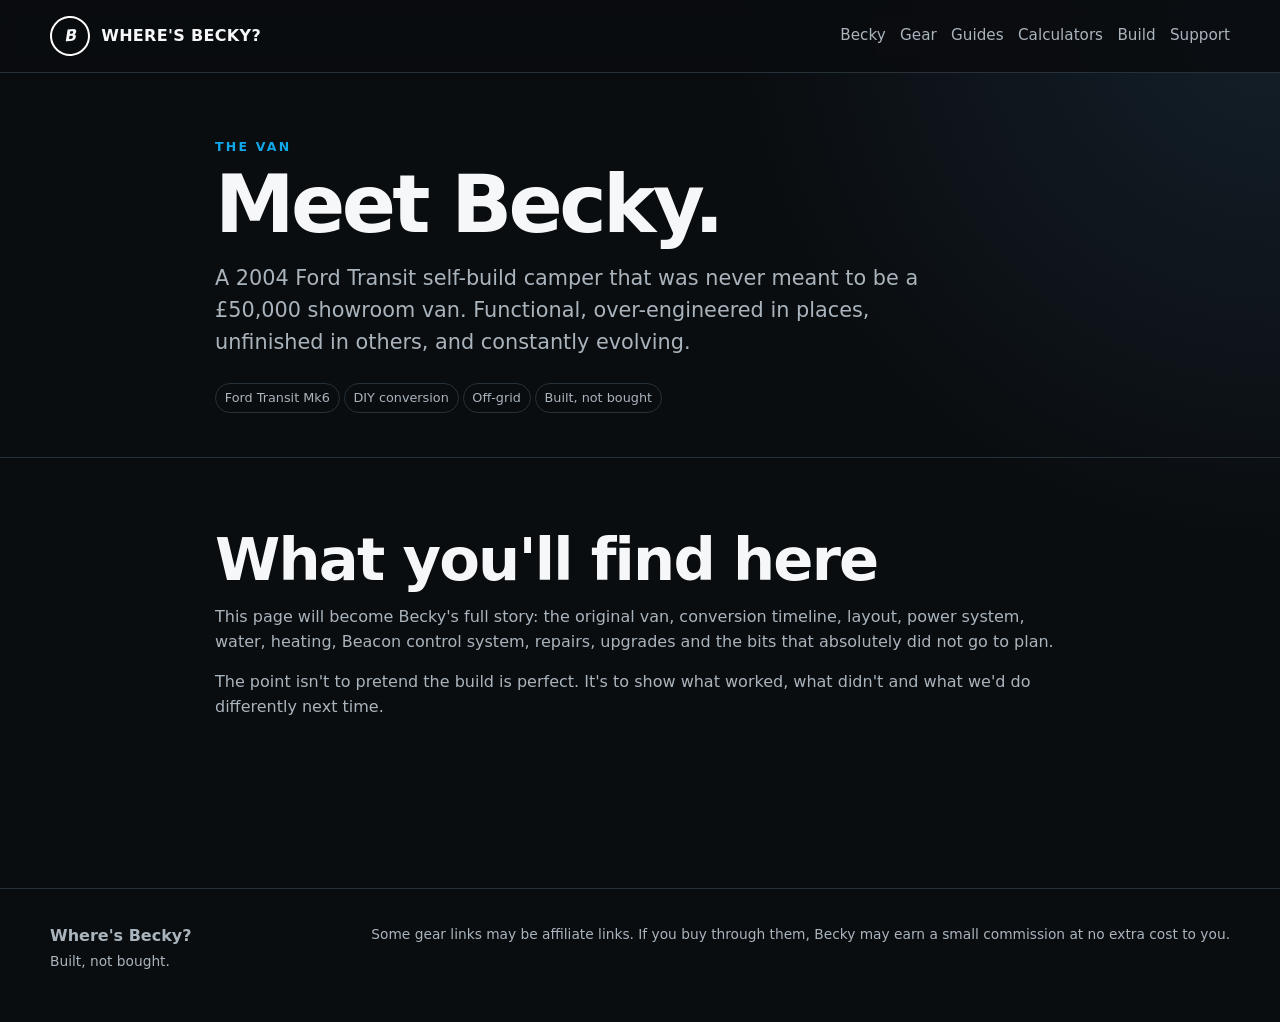
==== becky.html @ 6073da82 "Add files via upload Build initial Becky Website" ====
<!doctype html><html lang="en"><head><meta charset="utf-8"><meta name="viewport" content="width=device-width,initial-scale=1"><meta name="description" content="Becky - Where's Becky? DIY Ford Transit campervan, off-grid power, guides and gear."><title>Becky | Where's Becky?</title><link rel="stylesheet" href="styles.css"></head><body><header class="site-header"><div class="wrap nav"><a class="brand" href="index.html"><span class="brand-mark">B</span><span>WHERE'S BECKY?</span></a><nav class="nav-links"><a href="becky.html">Becky</a><a href="gear.html">Gear</a><a href="guides.html">Guides</a><a href="calculators.html">Calculators</a><a href="build.html">Build</a><a href="support.html">Support</a></nav></div></header><main><section class="page-hero"><div class="wrap content"><div class="eyebrow">THE VAN</div><h1>Meet Becky.</h1><p class="lead">A 2004 Ford Transit self-build camper that was never meant to be a £50,000 showroom van. Functional, over-engineered in places, unfinished in others, and constantly evolving.</p><span class="tag">Ford Transit Mk6</span><span class="tag">DIY conversion</span><span class="tag">Off-grid</span><span class="tag">Built, not bought</span></div></section><section class="section"><div class="wrap content"><h2>What you'll find here</h2><p>This page will become Becky's full story: the original van, conversion timeline, layout, power system, water, heating, Beacon control system, repairs, upgrades and the bits that absolutely did not go to plan.</p><p>The point isn't to pretend the build is perfect. It's to show what worked, what didn't and what we'd do differently next time.</p></div></section></main><footer class="footer"><div class="wrap footer-inner"><div><strong>Where's Becky?</strong><br><span class="small">Built, not bought.</span></div><div class="small">Some gear links may be affiliate links. If you buy through them, Becky may earn a small commission at no extra cost to you.</div></div></footer></body></html>
---- styles.css ----
:root{--bg:#0a0d10;--panel:#11161b;--panel2:#161d23;--text:#f5f7f8;--muted:#aab4bd;--blue:#10a7e8;--orange:#ff9d1f;--line:#26313a;--max:1180px}*{box-sizing:border-box}html{scroll-behavior:smooth}body{margin:0;font-family:Inter,ui-sans-serif,system-ui,-apple-system,BlinkMacSystemFont,"Segoe UI",sans-serif;background:radial-gradient(circle at top right,#14202a 0,#0a0d10 34rem),var(--bg);color:var(--text);line-height:1.55}a{color:inherit;text-decoration:none}.wrap{width:min(100% - 2rem,var(--max));margin-inline:auto}.site-header{position:sticky;top:0;z-index:50;background:rgba(10,13,16,.92);backdrop-filter:blur(10px);border-bottom:1px solid var(--line)}.nav{min-height:72px;display:flex;align-items:center;justify-content:space-between;gap:1.25rem}.brand{display:flex;align-items:center;gap:.7rem;font-weight:900;letter-spacing:.02em}.brand-mark{width:40px;height:40px;border-radius:50%;display:grid;place-items:center;border:2px solid #fff;font-weight:900;font-style:italic;transform:rotate(-5deg)}.nav-links{display:flex;flex-wrap:wrap;gap:.9rem;color:var(--muted);font-size:.95rem}.nav-links a:hover,.nav-links a.active{color:#fff}.hero{padding:6rem 0 4.5rem}.eyebrow{color:var(--blue);text-transform:uppercase;letter-spacing:.18em;font-weight:800;font-size:.78rem}h1{font-size:clamp(3rem,8vw,6.6rem);line-height:.92;margin:.7rem 0 1.2rem;max-width:950px;letter-spacing:-.045em}h2{font-size:clamp(2rem,5vw,3.7rem);line-height:1;margin:0 0 1rem;letter-spacing:-.03em}h3{margin:0 0 .55rem;font-size:1.2rem}.lead{color:var(--muted);font-size:clamp(1.05rem,2vw,1.3rem);max-width:760px}.hero-actions{display:flex;flex-wrap:wrap;gap:.8rem;margin-top:2rem}.btn{display:inline-flex;align-items:center;justify-content:center;padding:.9rem 1.15rem;border-radius:999px;font-weight:800;border:1px solid var(--line);background:var(--panel)}.btn.primary{background:var(--orange);color:#111;border-color:var(--orange)}.btn.secondary{background:transparent}.section{padding:4.5rem 0;border-top:1px solid var(--line)}.section-head{display:flex;align-items:end;justify-content:space-between;gap:2rem;margin-bottom:1.75rem}.section-head p{color:var(--muted);max-width:610px;margin:0}.grid{display:grid;gap:1rem;grid-template-columns:repeat(3,minmax(0,1fr))}.card{background:linear-gradient(180deg,var(--panel2),var(--panel));border:1px solid var(--line);border-radius:18px;padding:1.35rem;min-height:180px;transition:transform .15s ease,border-color .15s ease}.card:hover{transform:translateY(-3px);border-color:#40515f}.card .icon{font-size:1.65rem;margin-bottom:1.2rem}.card p{color:var(--muted);margin:0}.card .link{display:inline-block;margin-top:1rem;color:var(--orange);font-weight:800}.callout{background:linear-gradient(100deg,#101922,#11161b);border:1px solid #28475b;border-radius:22px;padding:2rem}.callout strong{color:var(--orange)}.page-hero{padding:4rem 0 2.5rem}.page-hero h1{font-size:clamp(2.8rem,7vw,5rem)}.content{max-width:850px}.content p,.content li{color:var(--muted)}.content ul{padding-left:1.2rem}.tag{display:inline-block;padding:.28rem .55rem;border:1px solid var(--line);border-radius:999px;color:var(--muted);font-size:.8rem;margin:.2rem .25rem .2rem 0}.footer{border-top:1px solid var(--line);margin-top:5rem;padding:2.2rem 0 3rem;color:var(--muted)}.footer-inner{display:flex;justify-content:space-between;gap:2rem;flex-wrap:wrap}.footer a{color:#fff}.small{font-size:.86rem}@media(max-width:820px){.nav{align-items:flex-start;padding:.9rem 0;flex-direction:column}.nav-links{gap:.6rem .9rem}.hero{padding-top:4rem}.grid{grid-template-columns:1fr}.section-head{align-items:flex-start;flex-direction:column}}
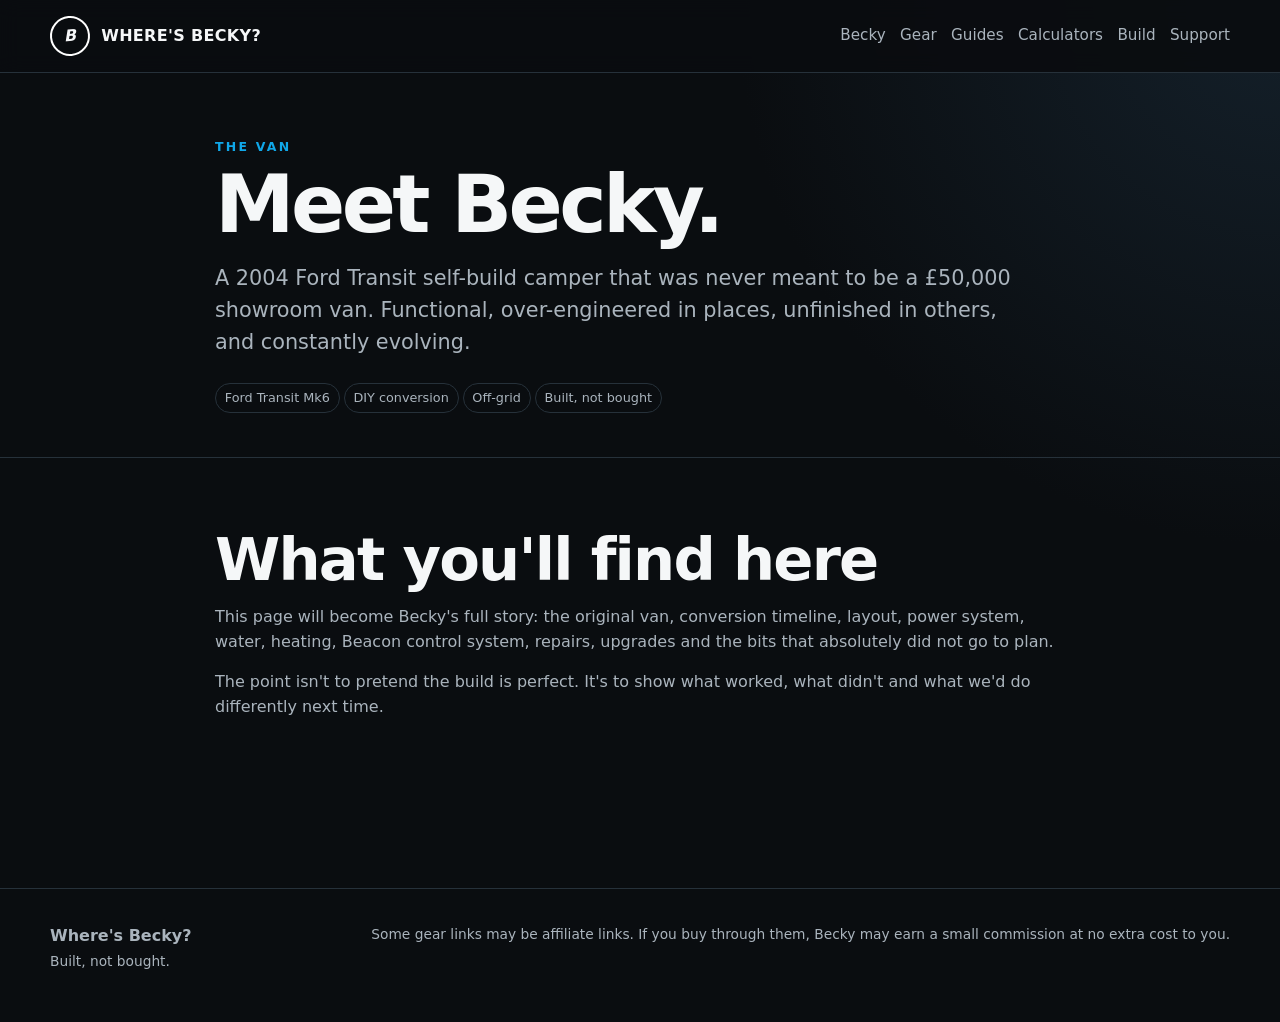
==== commit d3d1901d: "Add Cloudflare website analytics" ====
--- a/becky.html
+++ b/becky.html
@@ -1 +1 @@
-<!doctype html><html lang="en"><head><meta charset="utf-8"><meta name="viewport" content="width=device-width,initial-scale=1"><meta name="description" content="Becky - Where's Becky? DIY Ford Transit campervan, off-grid power, guides and gear."><title>Becky | Where's Becky?</title><link rel="stylesheet" href="styles.css"></head><body><header class="site-header"><div class="wrap nav"><a class="brand" href="index.html"><span class="brand-mark">B</span><span>WHERE'S BECKY?</span></a><nav class="nav-links"><a href="becky.html">Becky</a><a href="gear.html">Gear</a><a href="guides.html">Guides</a><a href="calculators.html">Calculators</a><a href="build.html">Build</a><a href="support.html">Support</a></nav></div></header><main><section class="page-hero"><div class="wrap content"><div class="eyebrow">THE VAN</div><h1>Meet Becky.</h1><p class="lead">A 2004 Ford Transit self-build camper that was never meant to be a £50,000 showroom van. Functional, over-engineered in places, unfinished in others, and constantly evolving.</p><span class="tag">Ford Transit Mk6</span><span class="tag">DIY conversion</span><span class="tag">Off-grid</span><span class="tag">Built, not bought</span></div></section><section class="section"><div class="wrap content"><h2>What you'll find here</h2><p>This page will become Becky's full story: the original van, conversion timeline, layout, power system, water, heating, Beacon control system, repairs, upgrades and the bits that absolutely did not go to plan.</p><p>The point isn't to pretend the build is perfect. It's to show what worked, what didn't and what we'd do differently next time.</p></div></section></main><footer class="footer"><div class="wrap footer-inner"><div><strong>Where's Becky?</strong><br><span class="small">Built, not bought.</span></div><div class="small">Some gear links may be affiliate links. If you buy through them, Becky may earn a small commission at no extra cost to you.</div></div></footer></body></html>+<!doctype html><html lang="en"><head><meta charset="utf-8"><meta name="viewport" content="width=device-width,initial-scale=1"><meta name="description" content="Becky - Where's Becky? DIY Ford Transit campervan, off-grid power, guides and gear."><title>Becky | Where's Becky?</title><link rel="stylesheet" href="styles.css"></head><body><header class="site-header"><div class="wrap nav"><a class="brand" href="index.html"><span class="brand-mark">B</span><span>WHERE'S BECKY?</span></a><nav class="nav-links"><a href="becky.html">Becky</a><a href="gear.html">Gear</a><a href="guides.html">Guides</a><a href="calculators.html">Calculators</a><a href="build.html">Build</a><a href="support.html">Support</a></nav></div></header><main><section class="page-hero"><div class="wrap content"><div class="eyebrow">THE VAN</div><h1>Meet Becky.</h1><p class="lead">A 2004 Ford Transit self-build camper that was never meant to be a £50,000 showroom van. Functional, over-engineered in places, unfinished in others, and constantly evolving.</p><span class="tag">Ford Transit Mk6</span><span class="tag">DIY conversion</span><span class="tag">Off-grid</span><span class="tag">Built, not bought</span></div></section><section class="section"><div class="wrap content"><h2>What you'll find here</h2><p>This page will become Becky's full story: the original van, conversion timeline, layout, power system, water, heating, Beacon control system, repairs, upgrades and the bits that absolutely did not go to plan.</p><p>The point isn't to pretend the build is perfect. It's to show what worked, what didn't and what we'd do differently next time.</p></div></section></main><footer class="footer"><div class="wrap footer-inner"><div><strong>Where's Becky?</strong><br><span class="small">Built, not bought.</span></div><div class="small">Some gear links may be affiliate links. If you buy through them, Becky may earn a small commission at no extra cost to you.</div></div></footer><!-- Cloudflare Web Analytics --><script type="module" src="https://static.cloudflareinsights.com/beacon.min.js" data-cf-beacon="{&quot;token&quot;:&quot;f5d13d53947c447f9366c4ed1da155b7&quot;}"></script><!-- End Cloudflare Web Analytics --></body></html>
--- a/styles.css
+++ b/styles.css
@@ -1 +1,23 @@
-:root{--bg:#0a0d10;--panel:#11161b;--panel2:#161d23;--text:#f5f7f8;--muted:#aab4bd;--blue:#10a7e8;--orange:#ff9d1f;--line:#26313a;--max:1180px}*{box-sizing:border-box}html{scroll-behavior:smooth}body{margin:0;font-family:Inter,ui-sans-serif,system-ui,-apple-system,BlinkMacSystemFont,"Segoe UI",sans-serif;background:radial-gradient(circle at top right,#14202a 0,#0a0d10 34rem),var(--bg);color:var(--text);line-height:1.55}a{color:inherit;text-decoration:none}.wrap{width:min(100% - 2rem,var(--max));margin-inline:auto}.site-header{position:sticky;top:0;z-index:50;background:rgba(10,13,16,.92);backdrop-filter:blur(10px);border-bottom:1px solid var(--line)}.nav{min-height:72px;display:flex;align-items:center;justify-content:space-between;gap:1.25rem}.brand{display:flex;align-items:center;gap:.7rem;font-weight:900;letter-spacing:.02em}.brand-mark{width:40px;height:40px;border-radius:50%;display:grid;place-items:center;border:2px solid #fff;font-weight:900;font-style:italic;transform:rotate(-5deg)}.nav-links{display:flex;flex-wrap:wrap;gap:.9rem;color:var(--muted);font-size:.95rem}.nav-links a:hover,.nav-links a.active{color:#fff}.hero{padding:6rem 0 4.5rem}.eyebrow{color:var(--blue);text-transform:uppercase;letter-spacing:.18em;font-weight:800;font-size:.78rem}h1{font-size:clamp(3rem,8vw,6.6rem);line-height:.92;margin:.7rem 0 1.2rem;max-width:950px;letter-spacing:-.045em}h2{font-size:clamp(2rem,5vw,3.7rem);line-height:1;margin:0 0 1rem;letter-spacing:-.03em}h3{margin:0 0 .55rem;font-size:1.2rem}.lead{color:var(--muted);font-size:clamp(1.05rem,2vw,1.3rem);max-width:760px}.hero-actions{display:flex;flex-wrap:wrap;gap:.8rem;margin-top:2rem}.btn{display:inline-flex;align-items:center;justify-content:center;padding:.9rem 1.15rem;border-radius:999px;font-weight:800;border:1px solid var(--line);background:var(--panel)}.btn.primary{background:var(--orange);color:#111;border-color:var(--orange)}.btn.secondary{background:transparent}.section{padding:4.5rem 0;border-top:1px solid var(--line)}.section-head{display:flex;align-items:end;justify-content:space-between;gap:2rem;margin-bottom:1.75rem}.section-head p{color:var(--muted);max-width:610px;margin:0}.grid{display:grid;gap:1rem;grid-template-columns:repeat(3,minmax(0,1fr))}.card{background:linear-gradient(180deg,var(--panel2),var(--panel));border:1px solid var(--line);border-radius:18px;padding:1.35rem;min-height:180px;transition:transform .15s ease,border-color .15s ease}.card:hover{transform:translateY(-3px);border-color:#40515f}.card .icon{font-size:1.65rem;margin-bottom:1.2rem}.card p{color:var(--muted);margin:0}.card .link{display:inline-block;margin-top:1rem;color:var(--orange);font-weight:800}.callout{background:linear-gradient(100deg,#101922,#11161b);border:1px solid #28475b;border-radius:22px;padding:2rem}.callout strong{color:var(--orange)}.page-hero{padding:4rem 0 2.5rem}.page-hero h1{font-size:clamp(2.8rem,7vw,5rem)}.content{max-width:850px}.content p,.content li{color:var(--muted)}.content ul{padding-left:1.2rem}.tag{display:inline-block;padding:.28rem .55rem;border:1px solid var(--line);border-radius:999px;color:var(--muted);font-size:.8rem;margin:.2rem .25rem .2rem 0}.footer{border-top:1px solid var(--line);margin-top:5rem;padding:2.2rem 0 3rem;color:var(--muted)}.footer-inner{display:flex;justify-content:space-between;gap:2rem;flex-wrap:wrap}.footer a{color:#fff}.small{font-size:.86rem}@media(max-width:820px){.nav{align-items:flex-start;padding:.9rem 0;flex-direction:column}.nav-links{gap:.6rem .9rem}.hero{padding-top:4rem}.grid{grid-template-columns:1fr}.section-head{align-items:flex-start;flex-direction:column}}
+:root{--bg:#0a0d10;--panel:#11161b;--panel2:#161d23;--text:#f5f7f8;--muted:#aab4bd;--blue:#10a7e8;--orange:#ff9d1f;--green:#42c78a;--red:#ff6b6b;--line:#26313a;--max:1180px}*{box-sizing:border-box}html{scroll-behavior:smooth}body{margin:0;font-family:Inter,ui-sans-serif,system-ui,-apple-system,BlinkMacSystemFont,"Segoe UI",sans-serif;background:radial-gradient(circle at top right,#14202a 0,#0a0d10 34rem),var(--bg);color:var(--text);line-height:1.55}a{color:inherit;text-decoration:none}.wrap{width:min(100% - 2rem,var(--max));margin-inline:auto}.site-header{position:sticky;top:0;z-index:50;background:rgba(10,13,16,.92);backdrop-filter:blur(10px);border-bottom:1px solid var(--line)}.nav{min-height:72px;display:flex;align-items:center;justify-content:space-between;gap:1.25rem}.brand{display:flex;align-items:center;gap:.7rem;font-weight:900;letter-spacing:.02em}.brand-mark{width:40px;height:40px;border-radius:50%;display:grid;place-items:center;border:2px solid #fff;font-weight:900;font-style:italic;transform:rotate(-5deg)}.nav-links{display:flex;flex-wrap:wrap;gap:.9rem;color:var(--muted);font-size:.95rem}.nav-links a:hover,.nav-links a.active{color:#fff}.hero{padding:6rem 0 4.5rem}.eyebrow{color:var(--blue);text-transform:uppercase;letter-spacing:.18em;font-weight:800;font-size:.78rem}h1{font-size:clamp(3rem,8vw,6.6rem);line-height:.92;margin:.7rem 0 1.2rem;max-width:950px;letter-spacing:-.045em}h2{font-size:clamp(2rem,5vw,3.7rem);line-height:1;margin:0 0 1rem;letter-spacing:-.03em}h3{margin:0 0 .55rem;font-size:1.2rem}.lead{color:var(--muted);font-size:clamp(1.05rem,2vw,1.3rem);max-width:800px}.hero-actions{display:flex;flex-wrap:wrap;gap:.8rem;margin-top:2rem}.btn{display:inline-flex;align-items:center;justify-content:center;padding:.9rem 1.15rem;border-radius:999px;font-weight:800;border:1px solid var(--line);background:var(--panel);color:var(--text);cursor:pointer}.btn.primary{background:var(--orange);color:#111;border-color:var(--orange)}.btn.secondary{background:transparent}.section{padding:4.5rem 0;border-top:1px solid var(--line)}.section-head{display:flex;align-items:end;justify-content:space-between;gap:2rem;margin-bottom:1.75rem}.section-head p{color:var(--muted);max-width:610px;margin:0}.grid{display:grid;gap:1rem;grid-template-columns:repeat(3,minmax(0,1fr))}.card{background:linear-gradient(180deg,var(--panel2),var(--panel));border:1px solid var(--line);border-radius:18px;padding:1.35rem;min-height:180px;transition:transform .15s ease,border-color .15s ease}.card:hover{transform:translateY(-3px);border-color:#40515f}.card .icon{font-size:1.65rem;margin-bottom:1.2rem}.card p{color:var(--muted);margin:0}.card .link{display:inline-block;margin-top:1rem;color:var(--orange);font-weight:800}.callout{background:linear-gradient(100deg,#101922,#11161b);border:1px solid #28475b;border-radius:22px;padding:2rem}.callout strong{color:var(--orange)}.page-hero{padding:4rem 0 2.5rem}.page-hero h1{font-size:clamp(2.8rem,7vw,5rem)}.content{max-width:850px}.content p,.content li{color:var(--muted)}.content ul{padding-left:1.2rem}.tag{display:inline-block;padding:.28rem .55rem;border:1px solid var(--line);border-radius:999px;color:var(--muted);font-size:.8rem;margin:.2rem .25rem .2rem 0}.footer{border-top:1px solid var(--line);margin-top:5rem;padding:2.2rem 0 3rem;color:var(--muted)}.footer-inner{display:flex;justify-content:space-between;gap:2rem;flex-wrap:wrap}.footer a{color:#fff}.small{font-size:.86rem}
+.calc-nav{display:flex;flex-wrap:wrap;gap:.65rem;margin-top:1.5rem}.calc-nav a{padding:.65rem .85rem;border:1px solid var(--line);border-radius:999px;color:var(--muted);background:var(--panel)}.calc-nav a:hover{color:#fff;border-color:#466071}.calculator{background:linear-gradient(180deg,var(--panel2),var(--panel));border:1px solid var(--line);border-radius:22px;padding:1.5rem;margin-top:1rem}.calc-grid{display:grid;grid-template-columns:repeat(2,minmax(0,1fr));gap:1rem}.calc-grid.three{grid-template-columns:repeat(3,minmax(0,1fr))}.field{display:flex;flex-direction:column;gap:.4rem}.field label{font-weight:800;font-size:.92rem}.field small{color:var(--muted)}.field input,.field select{width:100%;min-height:46px;border-radius:10px;border:1px solid #34424d;background:#0c1115;color:var(--text);padding:.72rem .8rem;font:inherit}.field input:focus,.field select:focus{outline:2px solid var(--blue);outline-offset:1px}.result-grid{display:grid;grid-template-columns:repeat(4,minmax(0,1fr));gap:.75rem;margin-top:1.2rem}.result{border:1px solid var(--line);border-radius:14px;padding:1rem;background:#0d1216;min-width:0}.result .label{font-size:.78rem;color:var(--muted);text-transform:uppercase;letter-spacing:.08em}.result .value{font-size:1.35rem;font-weight:900;margin-top:.25rem;overflow-wrap:anywhere}.result.good{border-color:#276c53}.result.warn{border-color:#7d5b1d}.notice{margin-top:1rem;padding:1rem;border-left:3px solid var(--blue);background:#0d1419;color:var(--muted);border-radius:8px}.notice.warn{border-left-color:var(--orange)}.notice.good{border-left-color:var(--green)}.calc-actions{display:flex;gap:.7rem;flex-wrap:wrap;margin-top:1rem}.device-table{width:100%;border-collapse:collapse;margin-top:1rem}.device-table th,.device-table td{padding:.65rem .45rem;border-bottom:1px solid var(--line);text-align:left;vertical-align:middle}.device-table th{font-size:.78rem;text-transform:uppercase;letter-spacing:.07em;color:var(--muted)}.device-table input,.device-table select{width:100%;min-width:80px;background:#0c1115;color:var(--text);border:1px solid #34424d;border-radius:8px;padding:.55rem}.device-table .remove{border:1px solid var(--line);background:transparent;color:var(--muted);border-radius:8px;padding:.5rem .65rem;cursor:pointer}.anchor-offset{scroll-margin-top:95px}.wide{grid-column:1/-1}.subhead{margin:2rem 0 .75rem}.diagram{margin-top:1rem;border:1px solid var(--line);border-radius:18px;background:#0c1115;padding:1rem;overflow:auto}.diagram-row{display:flex;align-items:center;gap:.6rem;min-width:max-content;flex-wrap:nowrap}.diagram-stack{display:grid;gap:.7rem;justify-content:start}.battery-block,.panel-block{min-width:118px;border:2px solid #526370;border-radius:10px;padding:.7rem;text-align:center;background:#151c22;font-weight:800}.battery-block{border-color:#5886a1}.panel-block{border-color:#bd8a38}.connector{color:var(--muted);font-weight:900;font-size:1.15rem}.parallel-wrap{display:flex;gap:1rem;align-items:center;min-width:max-content}.parallel-string{border-left:3px solid #4d5a63;padding-left:.8rem}.diagram-caption{margin-top:.75rem;color:var(--muted);font-size:.88rem}.controller-toolbar{display:flex;gap:.7rem;flex-wrap:wrap;align-items:end;margin:1rem 0}.controller-list{display:grid;gap:.75rem;margin-top:1rem}.controller-item{display:grid;grid-template-columns:1.4fr repeat(4,minmax(0,.65fr));gap:.7rem;align-items:center;border:1px solid var(--line);background:#0d1216;border-radius:14px;padding:.9rem}.controller-item.fit{border-color:#276c53}.controller-item.maybe{border-color:#7d5b1d}.controller-item.no{opacity:.62}.controller-name{font-weight:900}.controller-meta{color:var(--muted);font-size:.83rem}.controller-status{font-size:.75rem;text-transform:uppercase;letter-spacing:.06em;font-weight:900}.controller-status.fit{color:var(--green)}.controller-status.maybe{color:var(--orange)}.controller-status.no{color:#f08888}.source-note{font-size:.82rem;color:var(--muted);margin-top:1rem}.source-note strong{color:var(--text)}.pill{display:inline-block;border-radius:999px;border:1px solid var(--line);padding:.28rem .55rem;font-size:.75rem;color:var(--muted)}
+@media(max-width:900px){.controller-item{grid-template-columns:1fr 1fr}.controller-name{grid-column:1/-1}}
+@media(max-width:820px){.nav{align-items:flex-start;padding:.9rem 0;flex-direction:column}.nav-links{gap:.6rem .9rem}.hero{padding-top:4rem}.grid,.calc-grid,.calc-grid.three,.result-grid{grid-template-columns:1fr}.section-head{align-items:flex-start;flex-direction:column}.device-table{display:block;overflow-x:auto;white-space:nowrap}.calculator{padding:1rem}.page-hero{padding-top:3rem}.controller-item{grid-template-columns:1fr}.controller-name{grid-column:auto}}
+.manual-link{color:#8bd7ff;font-weight:800;white-space:nowrap}.manual-modal{position:fixed;inset:0;z-index:1000;display:grid;place-items:center;padding:1rem;background:rgba(3,7,10,.82)}.manual-modal[hidden]{display:none}.manual-dialog{width:min(1100px,100%);height:min(88vh,900px);display:flex;flex-direction:column;background:var(--panel);border:1px solid var(--line);border-radius:16px;box-shadow:0 20px 80px rgba(0,0,0,.5);overflow:hidden}.manual-dialog-head{display:flex;align-items:center;justify-content:space-between;gap:1rem;padding:.8rem 1rem;border-bottom:1px solid var(--line)}.manual-dialog-head h3{margin:0;font-size:1rem}.manual-close{border:0;background:transparent;color:var(--text);font-size:1.8rem;line-height:1;cursor:pointer}.manual-frame-wrap{flex:1;background:#fff}.manual-frame-wrap iframe{width:100%;height:100%;border:0}.manual-actions{display:flex;justify-content:flex-end;gap:.65rem;padding:.75rem 1rem;border-top:1px solid var(--line)}.manual-open{overflow:hidden}
+.manual-dialog{width:90vw;height:90vh;max-width:1100px}
+.back-link{display:inline-block;color:var(--muted);font-weight:800;margin-bottom:1.5rem}.guide-article{padding-top:1rem}.guide-layout{display:grid;grid-template-columns:minmax(0,1fr) 260px;gap:2rem;align-items:start}.guide-main{max-width:850px}.guide-main h2{font-size:clamp(1.65rem,3vw,2.35rem);margin:3rem 0 1rem}.guide-main h3{font-size:1rem}.lede{font-size:1.25rem;color:var(--text)!important;line-height:1.65}.circuit-card{background:#0c1115;border:1px solid var(--line);border-radius:18px;padding:1rem;margin:1.4rem 0 2rem;overflow:auto}.circuit-svg{display:block;width:100%;min-width:720px;height:auto}.circuit-svg text{fill:var(--text);font:700 14px Inter,ui-sans-serif,system-ui,sans-serif;text-anchor:middle}.circuit-svg .wire{fill:none;stroke-width:4;stroke-linecap:round;stroke-linejoin:round}.circuit-svg .wire-red{stroke:#ff6b6b}.circuit-svg .wire-blue{stroke:#10a7e8}.circuit-svg .wire-black{stroke:#aab4bd}.circuit-svg .component rect{fill:#161d23;stroke:#71818d;stroke-width:2}.circuit-svg .component.solar-panel rect,.circuit-svg .component.solar rect{stroke:#bd8a38}.circuit-svg .component.controller rect{stroke:#10a7e8}.circuit-svg .component.protection path,.circuit-svg .component.solar-panel path,.circuit-svg .component.solar path{fill:none;stroke:#f5f7f8;stroke-width:2}.circuit-svg .component.bus rect{stroke:#42c78a}.circuit-svg .component.load path{fill:none;stroke:#f5f7f8;stroke-width:2}.circuit-svg .diagram-label{font-size:12px;font-weight:600}.circuit-svg .blue-label{fill:#10a7e8}.circuit-svg .red-label{fill:#ff6b6b}.circuit-svg .black-label{fill:#aab4bd}.diagram-caption{color:var(--muted);font-size:.84rem;margin:.65rem 0 0}.formula{display:grid;gap:.25rem;background:#101922;border-left:3px solid var(--blue);border-radius:8px;padding:1rem 1.1rem;margin:1.25rem 0;color:var(--text)}.formula span{color:var(--muted);font-size:.9rem}.definition-grid{display:grid;grid-template-columns:repeat(2,minmax(0,1fr));gap:.8rem}.definition-grid>div{background:linear-gradient(180deg,var(--panel2),var(--panel));border:1px solid var(--line);border-radius:14px;padding:1rem}.definition-grid p{margin:.3rem 0 0}.guide-steps{padding-left:1.35rem}.guide-steps li{padding:.35rem 0 .35rem .25rem;color:var(--muted)}.guide-steps strong,.guide-main strong{color:var(--text)}.guide-aside{display:grid;gap:1rem;position:sticky;top:95px}.aside-card{background:linear-gradient(180deg,var(--panel2),var(--panel));border:1px solid var(--line);border-radius:16px;padding:1.1rem}.aside-card p{color:var(--muted);font-size:.92rem}.aside-card .btn{width:100%;font-size:.85rem}.comparison-table{border:1px solid var(--line);border-radius:14px;overflow:hidden}.comparison-row{display:grid;grid-template-columns:1fr 1fr 1fr 2fr;gap:0;border-top:1px solid var(--line);padding:.8rem}.comparison-row:first-child{border-top:0}.comparison-row>*{padding-right:.7rem}.comparison-row span{color:var(--muted)}.comparison-head{background:#161d23;color:var(--muted);font-size:.78rem;text-transform:uppercase;letter-spacing:.06em}.comparison-head strong{color:var(--muted)}
+@media(max-width:820px){.guide-layout{grid-template-columns:1fr}.guide-aside{position:static}.definition-grid{grid-template-columns:1fr}.comparison-table{overflow-x:auto}.comparison-row{min-width:720px}.guide-main h2{margin-top:2.4rem}}
+.guide-main p,.guide-main li{color:var(--muted)}
+.beginner-grid{margin-top:1rem}.plain-example{margin:1.25rem 0;padding:1.15rem;border:1px solid #28475b;border-radius:14px;background:#101922}.plain-example p{margin:.45rem 0 0}.circuit-large{min-width:900px}.circuit-svg .terminal{stroke:#0c1115;stroke-width:3}.circuit-svg .terminal.positive{fill:#ff6b6b}.circuit-svg .terminal.negative{fill:#aab4bd}.circuit-svg .connector-symbol rect,.connector-svg .connector-detail path{fill:#202a32;stroke:#f5f7f8;stroke-width:2}.circuit-svg .switch-symbol circle{fill:#0c1115;stroke:#f5f7f8;stroke-width:2}.circuit-svg .switch-symbol path{fill:none;stroke:#f5f7f8;stroke-width:3}.circuit-svg .fuse-symbol rect{fill:#302315;stroke:var(--orange);stroke-width:2}.circuit-svg .fuse-symbol path{fill:none;stroke:var(--orange);stroke-width:2}.circuit-svg .junctions circle{fill:#f5f7f8}.circuit-svg .component.battery rect{stroke:#5886a1}.circuit-svg .component.battery line{stroke:#f5f7f8;stroke-width:3}.circuit-svg .component.distribution rect{stroke:var(--orange)}.parts-list{display:grid;grid-template-columns:repeat(2,minmax(0,1fr));gap:.8rem}.parts-list>div{padding:1rem;border:1px solid var(--line);border-radius:14px;background:#0d1216}.parts-list p{margin:.25rem 0 0}.glossary-grid{margin-top:1rem}.numbered-steps li{margin-bottom:.35rem}.worked-example{border:1px solid var(--line);border-radius:14px;overflow:hidden;margin:1.25rem 0}.worked-example>div{display:flex;justify-content:space-between;gap:1rem;padding:.8rem 1rem;border-top:1px solid var(--line)}.worked-example>div:first-child{border-top:0}.worked-example span{color:var(--muted)}.worked-example .example-total{background:#101922}.panel-label-card{border:1px solid #bd8a38;border-radius:14px;overflow:hidden;margin:1.25rem 0;background:#0d1216}.panel-label-card>div{display:flex;justify-content:space-between;gap:1rem;padding:.7rem 1rem;border-top:1px solid var(--line)}.panel-label-card>div:first-child{border-top:0}.panel-label-card span{color:var(--muted)}.panel-label-card .panel-label-head{background:#17130d}.connector-explainer{border:1px solid var(--line);border-radius:14px;background:#0c1115;padding:1rem;overflow:auto}.connector-svg{display:block;width:100%;min-width:700px;height:auto}.connector-svg text{fill:var(--text);font:700 13px Inter,ui-sans-serif,system-ui,sans-serif;text-anchor:middle}.connector-svg .wire{fill:none;stroke-width:4;stroke-linecap:round;stroke-linejoin:round}.connector-svg .wire-red{stroke:#ff6b6b}.connector-svg .wire-black{stroke:#aab4bd}.connector-svg .connector-detail path,.connector-svg .connector-detail circle{fill:#202a32;stroke:#f5f7f8;stroke-width:2}.connector-svg .connector-detail line{stroke:#f5f7f8;stroke-width:2}.two-column-example>div{display:grid;grid-template-columns:160px 1fr}.source-note a{color:#8bd7ff;text-decoration:underline;text-underline-offset:2px}
+@media(max-width:820px){.parts-list{grid-template-columns:1fr}.worked-example>div{align-items:flex-start;flex-direction:column}.two-column-example>div{display:flex}.panel-label-card>div{align-items:flex-start;flex-direction:column;gap:.15rem}}
+.installation-card{background:#090d10}.installation-board .mounting-board{fill:#141a1f;stroke:#34424d;stroke-width:2}.installation-board .board-screw{fill:#63717b;stroke:#0a0d10;stroke-width:3}.installation-board .real-device rect{fill:#1b232a;stroke:#71818d;stroke-width:2}.installation-board .real-device.solar-panel rect{fill:#141b20;stroke:#bd8a38}.installation-board .real-device.solar-panel path{fill:none;stroke:#8ba0ad;stroke-width:2}.installation-board .pv-isolator rect{fill:#edf1f3;stroke:#8a969e}.installation-board .pv-isolator circle{fill:#1c252c;stroke:#f5f7f8;stroke-width:2}.installation-board .pv-isolator path{fill:none;stroke:#ff6b6b;stroke-width:3}.installation-board .mppt-device>rect:first-child{fill:#116da3;stroke:#49c1f5}.installation-board .mppt-device>rect:nth-child(2){fill:#174f70;stroke:#9fdfff}.installation-board .mppt-device path{fill:none;stroke:#8bd7ff;stroke-width:2}.installation-board .fuse-holder>rect:first-child{fill:#2a1b10;stroke:#ff9d1f}.installation-board .fuse-holder>rect:nth-child(2){fill:#ff9d1f;stroke:#ffe0a3}.installation-board .battery-real>rect:first-child{fill:#344f60;stroke:#8bb8d1}.installation-board .battery-real>rect:nth-child(2){fill:#1c2931;stroke:#6f8998}.installation-board .battery-switch circle:not(.terminal){fill:#7f1717;stroke:#ff8b8b;stroke-width:3}.installation-board .battery-switch path{fill:none;stroke:#fff;stroke-width:5}.installation-board .positive-bus>rect:first-child,.installation-board .negative-bus>rect:first-child{fill:#0e1316;stroke:#6c7c86}.installation-board .positive-bus>rect:nth-child(2),.installation-board .negative-bus>rect:nth-child(2),.installation-board .smart-shunt>rect:nth-child(2){fill:#b56837;stroke:#e4a271}.installation-board .smart-shunt>rect:first-child{fill:#20262b;stroke:#7b8790}.installation-board .fuse-block>rect:first-child{fill:#441818;stroke:#df7777}.installation-board .fuse-block>rect:nth-child(2){fill:#361416;stroke:#a65d5d}.installation-board .fuse-block path{fill:none;stroke:#ff6b6b;stroke-width:4}.installation-board .fuse-block .blade-fuse{fill:#e07d15;stroke:#ffd089}.installation-board .light-real circle:not(.terminal){fill:#101417;stroke:#f5f7f8;stroke-width:2}.installation-board .light-real path,.installation-board .fridge-real path,.installation-board .fridge-real line{fill:none;stroke:#f5f7f8;stroke-width:2}.installation-board .fridge-real>rect{fill:#27343d;stroke:#8fa4b1}.diagram-key{display:flex;flex-wrap:wrap;gap:1rem;margin-top:.8rem;color:var(--muted);font-size:.82rem}.diagram-key span{display:flex;align-items:center;gap:.4rem}.diagram-key i{display:inline-block;width:28px;height:4px;border-radius:999px}.key-red{background:#ff6b6b}.key-grey{background:#aab4bd}.key-blue{background:#10a7e8}.shunt-rule{display:grid;grid-template-columns:1fr auto 180px auto 1fr;gap:.75rem;align-items:stretch;margin:1.25rem 0}.shunt-side,.shunt-centre{border:1px solid var(--line);border-radius:14px;padding:1rem;background:#0d1216}.shunt-side{display:flex;flex-direction:column;gap:.25rem}.shunt-side span{font-size:.76rem;letter-spacing:.08em;font-weight:900;color:var(--muted)}.shunt-side p{margin:.25rem 0 0}.shunt-side.battery-side{border-color:#5886a1}.shunt-side.system-side{border-color:#42c78a}.shunt-centre{display:grid;place-content:center;text-align:center;border-color:#b56837}.shunt-centre span{color:var(--muted);font-size:.8rem;margin-top:.35rem}.shunt-arrow{display:grid;place-items:center;color:var(--muted);font-size:1.7rem}
+.installation-board{min-width:760px}.visual-references{display:grid;gap:.5rem;margin:1rem 0 0;padding:1rem;border:1px solid var(--line);border-radius:14px;background:#0d1216}.visual-references a{color:#8bd7ff;text-decoration:underline;text-underline-offset:2px}
+@media(max-width:820px){.shunt-rule{grid-template-columns:1fr}.shunt-arrow{transform:rotate(90deg)}.shunt-centre{min-height:110px}}
+.gear-hero{padding-bottom:3.5rem}.shop-nav{display:flex;flex-wrap:wrap;gap:.65rem;margin-top:1.6rem}.shop-nav a{padding:.65rem .85rem;border:1px solid var(--line);border-radius:999px;color:var(--muted);background:var(--panel)}.shop-nav a:hover{color:#fff;border-color:#466071}.affiliate-note{margin:1.25rem 0 0;padding:1rem 1.1rem;border-left:3px solid var(--orange);border-radius:8px;background:#15120e;color:var(--muted);font-size:.9rem}.affiliate-note strong{color:var(--text)}.shop-section{scroll-margin-top:80px}.shop-section .section-head h2{margin:.4rem 0 0}.product-grid{display:grid;grid-template-columns:repeat(3,minmax(0,1fr));gap:1rem}.product-card{display:flex;flex-direction:column;min-width:0;overflow:hidden;border:1px solid var(--line);border-radius:18px;background:linear-gradient(180deg,var(--panel2),var(--panel));transition:transform .15s ease,border-color .15s ease}.product-card:hover{transform:translateY(-3px);border-color:#40515f}.product-card-warning{border-color:#664c20}.product-art{height:116px;display:grid;place-content:center;text-align:center;position:relative;overflow:hidden;border-bottom:1px solid var(--line);background:#18232b}.product-art::before,.product-art::after{content:"";position:absolute;border-radius:50%;opacity:.22}.product-art::before{width:180px;height:180px;right:-65px;top:-110px;background:#fff}.product-art::after{width:95px;height:95px;left:-40px;bottom:-55px;background:#fff}.product-art span{font-size:1.8rem;font-weight:950;letter-spacing:-.04em;line-height:1;z-index:1}.product-art small{margin-top:.4rem;color:rgba(255,255,255,.78);font-size:.75rem;font-weight:900;letter-spacing:.08em;text-transform:uppercase;z-index:1}.product-art-blue{background:linear-gradient(135deg,#07537c,#118bc4)}.product-art-solar{background:linear-gradient(135deg,#4a3515,#bd7d19)}.product-art-orange{background:linear-gradient(135deg,#653506,#d87913)}.product-art-red{background:linear-gradient(135deg,#541719,#ac3035)}.product-art-cable{background:linear-gradient(135deg,#272d32,#5d6870)}.product-art-mains{background:linear-gradient(135deg,#32285f,#6b55bd)}.product-art-green{background:linear-gradient(135deg,#124c3a,#258764)}.product-art-grey{background:linear-gradient(135deg,#343b40,#68747c)}.product-body{display:flex;flex:1;flex-direction:column;padding:1.2rem}.product-type{margin-bottom:.4rem;color:var(--blue);font-size:.72rem;font-weight:900;letter-spacing:.1em;text-transform:uppercase}.product-body h3{font-size:1.1rem;line-height:1.25}.product-body p{margin:.2rem 0 1rem;color:var(--muted);font-size:.92rem}.product-tags{display:flex;flex-wrap:wrap;gap:.4rem;margin-top:auto}.product-tags span{padding:.25rem .5rem;border:1px solid #35434d;border-radius:999px;color:#c4cdd3;background:#0d1216;font-size:.72rem}.product-link{align-self:flex-start;margin-top:1rem;padding:.7rem .9rem;border-color:#75501d;background:var(--orange);color:#111}.product-link:hover{filter:brightness(1.08)}.shop-caution{margin-top:2rem;padding:1.4rem;border:1px solid #664c20;border-radius:18px;background:#15120e}.shop-caution strong{font-size:1.12rem;color:var(--orange)}.shop-caution p{max-width:850px;color:var(--muted)}.shop-caution .btn{margin-top:.25rem}
+@media(max-width:980px){.product-grid{grid-template-columns:repeat(2,minmax(0,1fr))}}
+@media(max-width:620px){.product-grid{grid-template-columns:1fr}.product-art{height:100px}.shop-section .section-head{margin-bottom:1.25rem}}
+.product-media{display:flex;align-items:center;justify-content:center;height:190px;padding:.85rem;overflow:hidden;border-bottom:1px solid var(--line);background:#f5f7f8}.product-media img{display:block;width:100%;height:100%;object-fit:contain;transition:transform .18s ease}.product-card:hover .product-media img{transform:scale(1.035)}.product-media:focus-visible{outline:3px solid var(--blue);outline-offset:-3px}
+@media(max-width:620px){.product-media{height:175px}}
+.status-badge{display:inline-flex;align-items:center;width:max-content;margin-bottom:.75rem;padding:.28rem .58rem;border:1px solid #735522;border-radius:999px;background:#1d170d;color:#ffc267;font-size:.72rem;font-weight:900;letter-spacing:.08em;text-transform:uppercase}.pending-card{border-style:dashed}.pending-card:hover{transform:none;border-color:var(--line)}.support-card{display:flex;flex-direction:column;gap:.2rem}.support-card .btn{align-self:flex-start;margin-top:auto}.support-card strong{color:var(--text)}.disabled-link{opacity:.55;cursor:not-allowed;pointer-events:none}.calculator-hero .content,.calculator-hero h1{max-width:1180px}.calculator-hero .lead{max-width:980px}
+.home-hero{padding:4.5rem 0 5rem}.home-hero-grid{display:grid;grid-template-columns:minmax(0,1.15fr) minmax(320px,.85fr);gap:4rem;align-items:center}.home-hero-copy h1{font-size:clamp(3.2rem,6vw,6rem)}.home-hero-visual{position:relative;max-width:500px;justify-self:end}.home-van-photo{display:block;width:100%;aspect-ratio:3/4;object-fit:cover;object-position:center;border:1px solid #35434d;border-radius:28px;box-shadow:0 28px 80px rgba(0,0,0,.5)}.home-crest{position:absolute;left:-88px;bottom:-52px;width:min(52%,240px);height:auto;filter:drop-shadow(0 18px 30px rgba(0,0,0,.6))}.journal-grid{display:grid;grid-template-columns:1.25fr 1fr 1fr;gap:1rem}.journal-card{display:flex;min-width:0;flex-direction:column;overflow:hidden;border:1px solid var(--line);border-radius:18px;background:linear-gradient(180deg,var(--panel2),var(--panel))}.journal-card>img{display:block;width:100%;height:300px;object-fit:cover;background:#090d10;border-bottom:1px solid var(--line)}.journal-graphic>img{object-fit:contain}.journal-copy{display:flex;flex:1;flex-direction:column;padding:1.25rem}.journal-copy h3{font-size:1.3rem;line-height:1.25}.journal-copy p{color:var(--muted);margin:.35rem 0 0}.journal-meta{margin-bottom:.55rem;color:var(--blue);font-size:.72rem;font-weight:900;letter-spacing:.09em;text-transform:uppercase}.journal-next{background:radial-gradient(circle at top right,#1b3342 0,transparent 18rem),linear-gradient(180deg,var(--panel2),var(--panel))}.journal-next .journal-copy{justify-content:center}.journal-next .btn{align-self:flex-start;margin-top:1rem}
+@media(max-width:980px){.home-hero-grid{grid-template-columns:1fr 360px;gap:2.5rem}.journal-grid{grid-template-columns:1fr 1fr}.journal-feature{grid-column:1/-1}.journal-feature>img{height:380px;object-position:center 20%}}
+@media(max-width:820px){.home-hero{padding-top:3.5rem}.home-hero-grid{grid-template-columns:1fr}.home-hero-visual{justify-self:center;width:min(88%,500px);margin-top:1rem}.home-crest{left:-35px;bottom:-35px;width:180px}.journal-grid{grid-template-columns:1fr}.journal-feature{grid-column:auto}.journal-card>img,.journal-feature>img{height:280px}.support-card{min-height:230px}.calculator-hero .content,.calculator-hero h1{max-width:100%}}
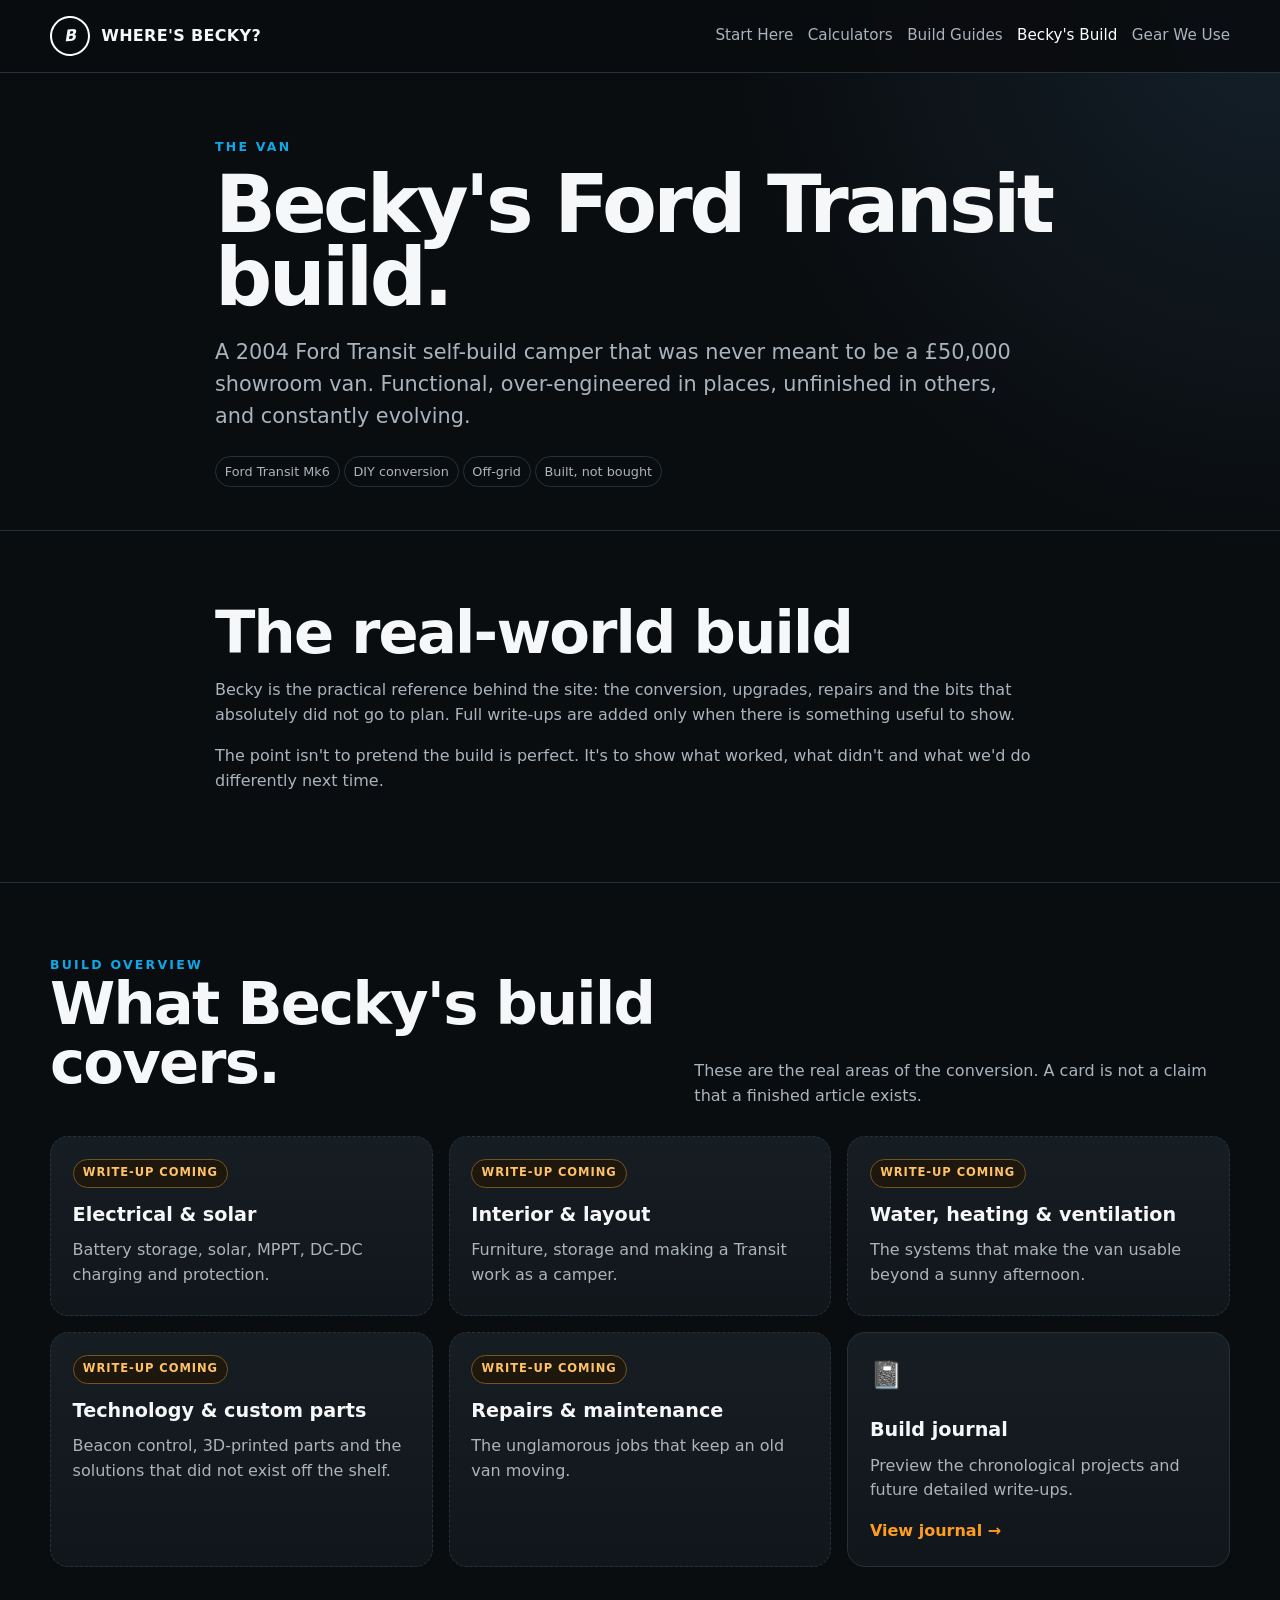
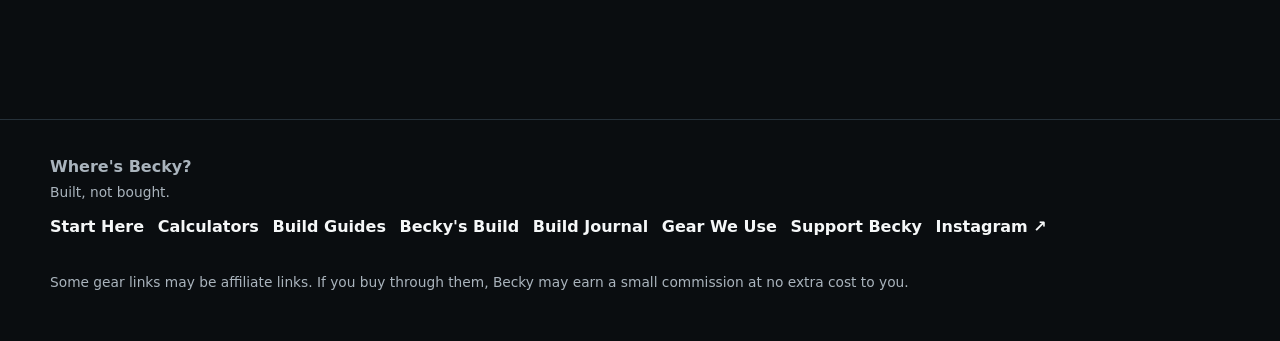
==== commit ef56ee6e: "Phase 1: restructure navigation and visitor journeys" ====
--- a/becky.html
+++ b/becky.html
@@ -1 +1,51 @@
-<!doctype html><html lang="en"><head><meta charset="utf-8"><meta name="viewport" content="width=device-width,initial-scale=1"><meta name="description" content="Becky - Where's Becky? DIY Ford Transit campervan, off-grid power, guides and gear."><title>Becky | Where's Becky?</title><link rel="stylesheet" href="styles.css"></head><body><header class="site-header"><div class="wrap nav"><a class="brand" href="index.html"><span class="brand-mark">B</span><span>WHERE'S BECKY?</span></a><nav class="nav-links"><a href="becky.html">Becky</a><a href="gear.html">Gear</a><a href="guides.html">Guides</a><a href="calculators.html">Calculators</a><a href="build.html">Build</a><a href="support.html">Support</a></nav></div></header><main><section class="page-hero"><div class="wrap content"><div class="eyebrow">THE VAN</div><h1>Meet Becky.</h1><p class="lead">A 2004 Ford Transit self-build camper that was never meant to be a £50,000 showroom van. Functional, over-engineered in places, unfinished in others, and constantly evolving.</p><span class="tag">Ford Transit Mk6</span><span class="tag">DIY conversion</span><span class="tag">Off-grid</span><span class="tag">Built, not bought</span></div></section><section class="section"><div class="wrap content"><h2>What you'll find here</h2><p>This page will become Becky's full story: the original van, conversion timeline, layout, power system, water, heating, Beacon control system, repairs, upgrades and the bits that absolutely did not go to plan.</p><p>The point isn't to pretend the build is perfect. It's to show what worked, what didn't and what we'd do differently next time.</p></div></section></main><footer class="footer"><div class="wrap footer-inner"><div><strong>Where's Becky?</strong><br><span class="small">Built, not bought.</span></div><div class="small">Some gear links may be affiliate links. If you buy through them, Becky may earn a small commission at no extra cost to you.</div></div></footer><!-- Cloudflare Web Analytics --><script type="module" src="https://static.cloudflareinsights.com/beacon.min.js" data-cf-beacon="{&quot;token&quot;:&quot;f5d13d53947c447f9366c4ed1da155b7&quot;}"></script><!-- End Cloudflare Web Analytics --></body></html>
+<!doctype html>
+<html lang="en">
+<head>
+  <meta charset="utf-8">
+  <meta name="viewport" content="width=device-width,initial-scale=1">
+  <meta name="description" content="Becky - Where's Becky? DIY Ford Transit campervan, off-grid power, guides and gear.">
+  <title>Becky's Build | Where's Becky?</title>
+  <link rel="stylesheet" href="styles.css">
+</head>
+<body>
+  <header class="site-header">
+    <div class="wrap nav">
+      <a class="brand" href="index.html"><span class="brand-mark">B</span><span>WHERE'S BECKY?</span></a>
+      <nav class="nav-links" aria-label="Main navigation">
+        <a href="start-here.html">Start Here</a>
+        <a href="calculators.html">Calculators</a>
+        <a href="guides.html">Build Guides</a>
+        <a class="active" href="becky.html" aria-current="page">Becky's Build</a>
+        <a href="gear.html">Gear We Use</a>
+      </nav>
+    </div>
+  </header>
+  <main>
+    <section class="page-hero">
+      <div class="wrap content">
+        <div class="eyebrow">THE VAN</div>
+        <h1>Becky's Ford Transit build.</h1>
+        <p class="lead">A 2004 Ford Transit self-build camper that was never meant to be a £50,000 showroom van. Functional, over-engineered in places, unfinished in others, and constantly evolving.</p>
+        <span class="tag">Ford Transit Mk6</span><span class="tag">DIY conversion</span><span class="tag">Off-grid</span><span class="tag">Built, not bought</span>
+      </div>
+    </section>
+    <section class="section">
+      <div class="wrap content">
+        <h2>The real-world build</h2>
+        <p>Becky is the practical reference behind the site: the conversion, upgrades, repairs and the bits that absolutely did not go to plan. Full write-ups are added only when there is something useful to show.</p>
+        <p>The point isn't to pretend the build is perfect. It's to show what worked, what didn't and what we'd do differently next time.</p>
+      </div>
+    </section>
+    <section class="section"><div class="wrap"><div class="section-head"><div><div class="eyebrow">BUILD OVERVIEW</div><h2>What Becky's build covers.</h2></div><p>These are the real areas of the conversion. A card is not a claim that a finished article exists.</p></div><div class="grid"><div class="card pending-card"><span class="status-badge">Write-up coming</span><h3>Electrical &amp; solar</h3><p>Battery storage, solar, MPPT, DC-DC charging and protection.</p></div><div class="card pending-card"><span class="status-badge">Write-up coming</span><h3>Interior &amp; layout</h3><p>Furniture, storage and making a Transit work as a camper.</p></div><div class="card pending-card"><span class="status-badge">Write-up coming</span><h3>Water, heating &amp; ventilation</h3><p>The systems that make the van usable beyond a sunny afternoon.</p></div><div class="card pending-card"><span class="status-badge">Write-up coming</span><h3>Technology &amp; custom parts</h3><p>Beacon control, 3D-printed parts and the solutions that did not exist off the shelf.</p></div><div class="card pending-card"><span class="status-badge">Write-up coming</span><h3>Repairs &amp; maintenance</h3><p>The unglamorous jobs that keep an old van moving.</p></div><a class="card" href="build.html"><div class="icon">📓</div><h3>Build journal</h3><p>Preview the chronological projects and future detailed write-ups.</p><span class="link">View journal →</span></a></div></div></section>
+  </main>
+  <footer class="footer">
+    <div class="wrap footer-inner">
+      <div><strong>Where's Becky?</strong><br><span class="small">Built, not bought.</span><nav class="footer-links" aria-label="Footer navigation"><a href="start-here.html">Start Here</a><a href="calculators.html">Calculators</a><a href="guides.html">Build Guides</a><a href="becky.html">Becky's Build</a><a href="build.html">Build Journal</a><a href="gear.html">Gear We Use</a><a href="support.html">Support Becky</a><a href="https://www.instagram.com/wherethefuckisbecky/" target="_blank" rel="noopener noreferrer">Instagram ↗</a></nav></div>
+      <div class="small">Some gear links may be affiliate links. If you buy through them, Becky may earn a small commission at no extra cost to you.</div>
+    </div>
+  </footer>
+  <!-- Cloudflare Web Analytics -->
+  <script type="module" src="https://static.cloudflareinsights.com/beacon.min.js" data-cf-beacon="{&quot;token&quot;:&quot;f5d13d53947c447f9366c4ed1da155b7&quot;}"></script>
+  <!-- End Cloudflare Web Analytics -->
+</body>
+</html>
--- a/styles.css
+++ b/styles.css
@@ -18,6 +18,8 @@
 .product-media{display:flex;align-items:center;justify-content:center;height:190px;padding:.85rem;overflow:hidden;border-bottom:1px solid var(--line);background:#f5f7f8}.product-media img{display:block;width:100%;height:100%;object-fit:contain;transition:transform .18s ease}.product-card:hover .product-media img{transform:scale(1.035)}.product-media:focus-visible{outline:3px solid var(--blue);outline-offset:-3px}
 @media(max-width:620px){.product-media{height:175px}}
 .status-badge{display:inline-flex;align-items:center;width:max-content;margin-bottom:.75rem;padding:.28rem .58rem;border:1px solid #735522;border-radius:999px;background:#1d170d;color:#ffc267;font-size:.72rem;font-weight:900;letter-spacing:.08em;text-transform:uppercase}.pending-card{border-style:dashed}.pending-card:hover{transform:none;border-color:var(--line)}.support-card{display:flex;flex-direction:column;gap:.2rem}.support-card .btn{align-self:flex-start;margin-top:auto}.support-card strong{color:var(--text)}.disabled-link{opacity:.55;cursor:not-allowed;pointer-events:none}.calculator-hero .content,.calculator-hero h1{max-width:1180px}.calculator-hero .lead{max-width:980px}
+.support-qr-link{display:block;align-self:flex-start;margin-top:1rem}.support-qr{display:block;width:min(100%,180px);height:auto;border:1px solid var(--line);border-radius:12px;background:#fff;padding:.35rem}.support-qr-link:focus-visible{outline:3px solid var(--blue);outline-offset:3px;border-radius:12px}
+.footer-links{display:flex;flex-wrap:wrap;gap:.35rem .85rem;margin-top:.65rem}.footer-links a{color:var(--text);font-weight:800}.footer-links a:hover{color:var(--orange)}
 .home-hero{padding:4.5rem 0 5rem}.home-hero-grid{display:grid;grid-template-columns:minmax(0,1.15fr) minmax(320px,.85fr);gap:4rem;align-items:center}.home-hero-copy h1{font-size:clamp(3.2rem,6vw,6rem)}.home-hero-visual{position:relative;max-width:500px;justify-self:end}.home-van-photo{display:block;width:100%;aspect-ratio:3/4;object-fit:cover;object-position:center;border:1px solid #35434d;border-radius:28px;box-shadow:0 28px 80px rgba(0,0,0,.5)}.home-crest{position:absolute;left:-88px;bottom:-52px;width:min(52%,240px);height:auto;filter:drop-shadow(0 18px 30px rgba(0,0,0,.6))}.journal-grid{display:grid;grid-template-columns:1.25fr 1fr 1fr;gap:1rem}.journal-card{display:flex;min-width:0;flex-direction:column;overflow:hidden;border:1px solid var(--line);border-radius:18px;background:linear-gradient(180deg,var(--panel2),var(--panel))}.journal-card>img{display:block;width:100%;height:300px;object-fit:cover;background:#090d10;border-bottom:1px solid var(--line)}.journal-graphic>img{object-fit:contain}.journal-copy{display:flex;flex:1;flex-direction:column;padding:1.25rem}.journal-copy h3{font-size:1.3rem;line-height:1.25}.journal-copy p{color:var(--muted);margin:.35rem 0 0}.journal-meta{margin-bottom:.55rem;color:var(--blue);font-size:.72rem;font-weight:900;letter-spacing:.09em;text-transform:uppercase}.journal-next{background:radial-gradient(circle at top right,#1b3342 0,transparent 18rem),linear-gradient(180deg,var(--panel2),var(--panel))}.journal-next .journal-copy{justify-content:center}.journal-next .btn{align-self:flex-start;margin-top:1rem}
 @media(max-width:980px){.home-hero-grid{grid-template-columns:1fr 360px;gap:2.5rem}.journal-grid{grid-template-columns:1fr 1fr}.journal-feature{grid-column:1/-1}.journal-feature>img{height:380px;object-position:center 20%}}
 @media(max-width:820px){.home-hero{padding-top:3.5rem}.home-hero-grid{grid-template-columns:1fr}.home-hero-visual{justify-self:center;width:min(88%,500px);margin-top:1rem}.home-crest{left:-35px;bottom:-35px;width:180px}.journal-grid{grid-template-columns:1fr}.journal-feature{grid-column:auto}.journal-card>img,.journal-feature>img{height:280px}.support-card{min-height:230px}.calculator-hero .content,.calculator-hero h1{max-width:100%}}
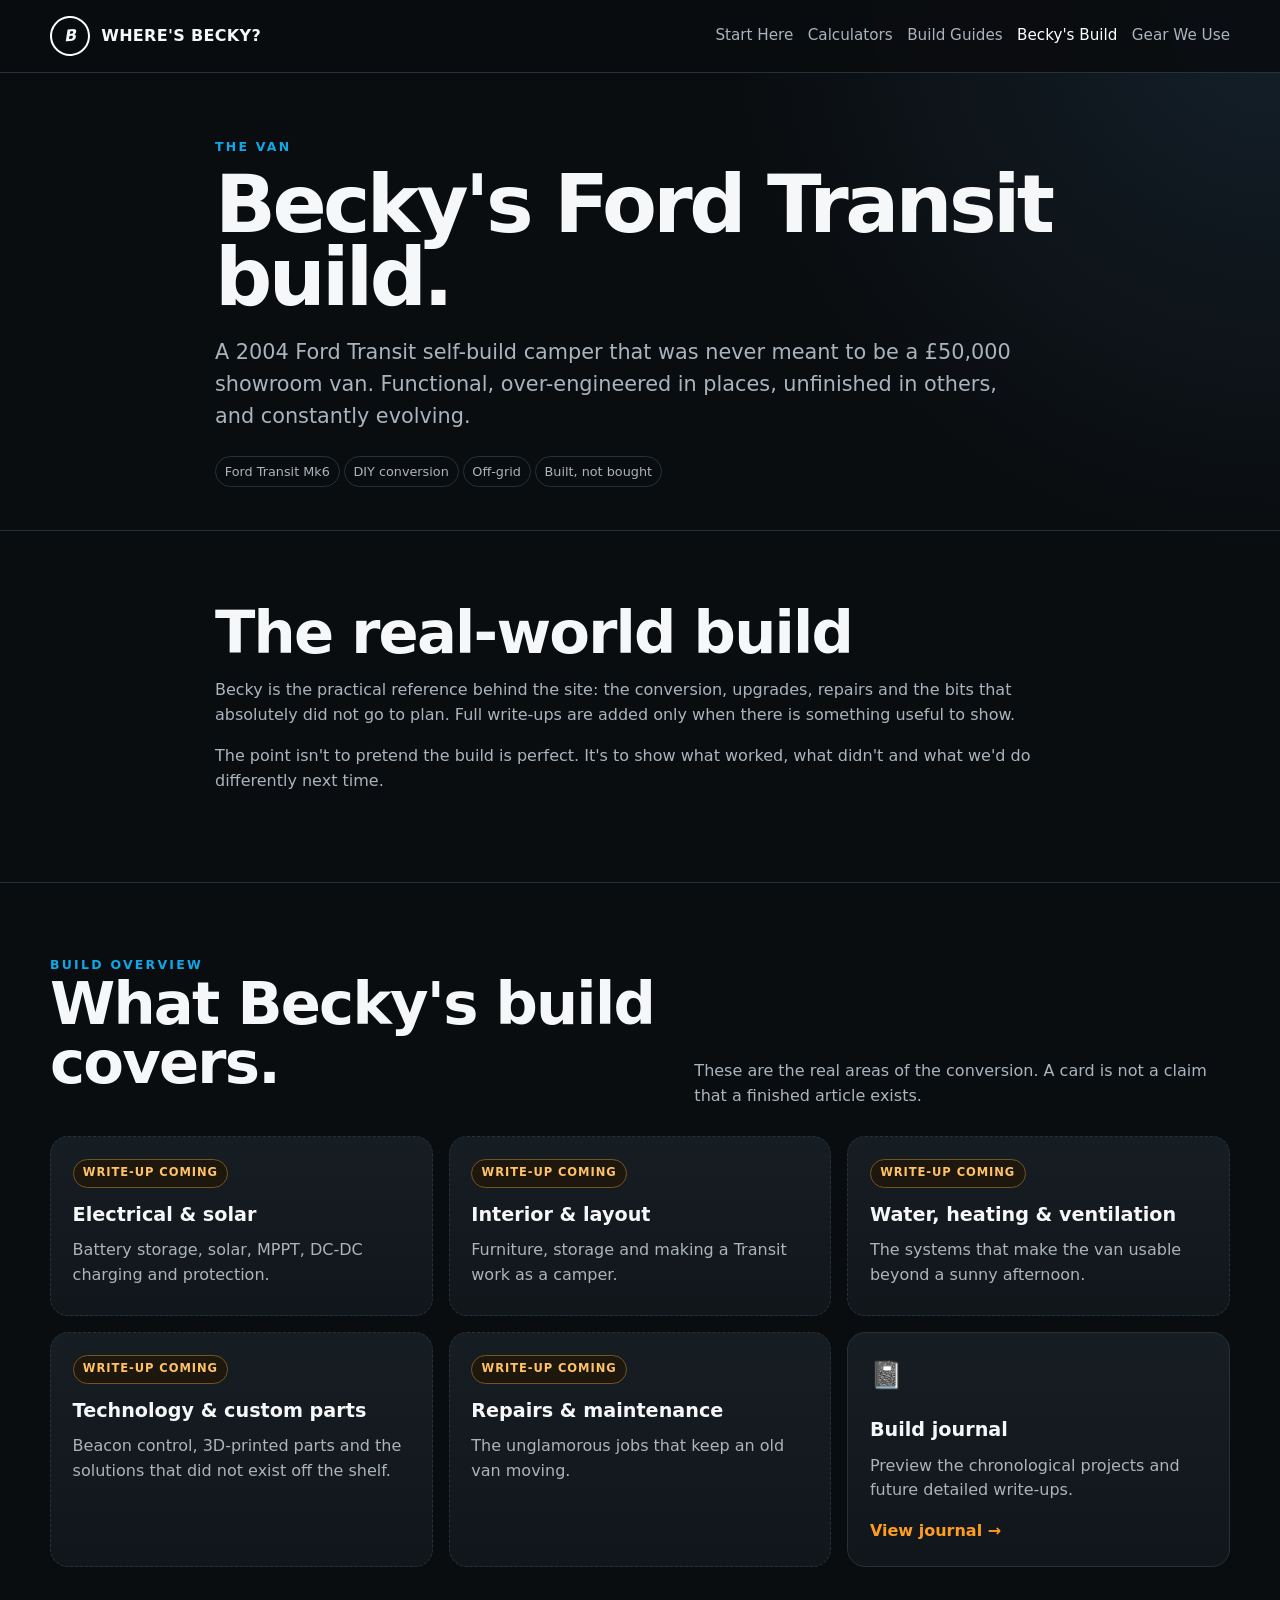
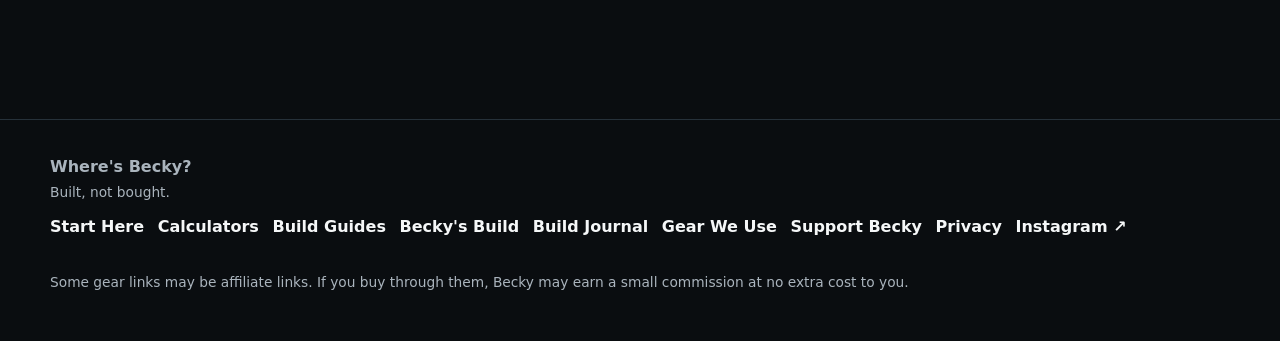
==== commit 1a6a25fe: "Phase 2: add technical SEO foundations" ====
--- a/becky.html
+++ b/becky.html
@@ -3,8 +3,9 @@
 <head>
   <meta charset="utf-8">
   <meta name="viewport" content="width=device-width,initial-scale=1">
-  <meta name="description" content="Becky - Where's Becky? DIY Ford Transit campervan, off-grid power, guides and gear.">
-  <title>Becky's Build | Where's Becky?</title>
+  <meta name="description" content="Explore the real conversion, upgrades, repairs and in-development write-ups for Becky's 2004 Ford Transit campervan.">
+  <title>Becky's Ford Transit Campervan Build | Where's Becky?</title>
+  <link rel="canonical" href="https://wheresbecky.co.uk/becky.html"><meta property="og:title" content="Becky's Ford Transit Campervan Build | Where's Becky?"><meta property="og:description" content="Explore the real conversion, upgrades, repairs and in-development write-ups for Becky's 2004 Ford Transit campervan."><meta property="og:url" content="https://wheresbecky.co.uk/becky.html"><meta property="og:type" content="website"><meta property="og:image" content="https://wheresbecky.co.uk/assets/home/becky-real.png"><meta property="og:site_name" content="Where's Becky?"><meta name="twitter:card" content="summary_large_image"><meta name="twitter:title" content="Becky's Ford Transit Campervan Build | Where's Becky?"><meta name="twitter:description" content="Explore the real conversion, upgrades, repairs and in-development write-ups for Becky's 2004 Ford Transit campervan."><meta name="twitter:image" content="https://wheresbecky.co.uk/assets/home/becky-real.png">
   <link rel="stylesheet" href="styles.css">
 </head>
 <body>
@@ -40,7 +41,7 @@
   </main>
   <footer class="footer">
     <div class="wrap footer-inner">
-      <div><strong>Where's Becky?</strong><br><span class="small">Built, not bought.</span><nav class="footer-links" aria-label="Footer navigation"><a href="start-here.html">Start Here</a><a href="calculators.html">Calculators</a><a href="guides.html">Build Guides</a><a href="becky.html">Becky's Build</a><a href="build.html">Build Journal</a><a href="gear.html">Gear We Use</a><a href="support.html">Support Becky</a><a href="https://www.instagram.com/wherethefuckisbecky/" target="_blank" rel="noopener noreferrer">Instagram ↗</a></nav></div>
+      <div><strong>Where's Becky?</strong><br><span class="small">Built, not bought.</span><nav class="footer-links" aria-label="Footer navigation"><a href="start-here.html">Start Here</a><a href="calculators.html">Calculators</a><a href="guides.html">Build Guides</a><a href="becky.html">Becky's Build</a><a href="build.html">Build Journal</a><a href="gear.html">Gear We Use</a><a href="support.html">Support Becky</a><a href="privacy.html">Privacy</a><a href="https://www.instagram.com/wherethefuckisbecky/" target="_blank" rel="noopener noreferrer">Instagram ↗</a></nav></div>
       <div class="small">Some gear links may be affiliate links. If you buy through them, Becky may earn a small commission at no extra cost to you.</div>
     </div>
   </footer>
--- a/styles.css
+++ b/styles.css
@@ -4,7 +4,7 @@
 @media(max-width:820px){.nav{align-items:flex-start;padding:.9rem 0;flex-direction:column}.nav-links{gap:.6rem .9rem}.hero{padding-top:4rem}.grid,.calc-grid,.calc-grid.three,.result-grid{grid-template-columns:1fr}.section-head{align-items:flex-start;flex-direction:column}.device-table{display:block;overflow-x:auto;white-space:nowrap}.calculator{padding:1rem}.page-hero{padding-top:3rem}.controller-item{grid-template-columns:1fr}.controller-name{grid-column:auto}}
 .manual-link{color:#8bd7ff;font-weight:800;white-space:nowrap}.manual-modal{position:fixed;inset:0;z-index:1000;display:grid;place-items:center;padding:1rem;background:rgba(3,7,10,.82)}.manual-modal[hidden]{display:none}.manual-dialog{width:min(1100px,100%);height:min(88vh,900px);display:flex;flex-direction:column;background:var(--panel);border:1px solid var(--line);border-radius:16px;box-shadow:0 20px 80px rgba(0,0,0,.5);overflow:hidden}.manual-dialog-head{display:flex;align-items:center;justify-content:space-between;gap:1rem;padding:.8rem 1rem;border-bottom:1px solid var(--line)}.manual-dialog-head h3{margin:0;font-size:1rem}.manual-close{border:0;background:transparent;color:var(--text);font-size:1.8rem;line-height:1;cursor:pointer}.manual-frame-wrap{flex:1;background:#fff}.manual-frame-wrap iframe{width:100%;height:100%;border:0}.manual-actions{display:flex;justify-content:flex-end;gap:.65rem;padding:.75rem 1rem;border-top:1px solid var(--line)}.manual-open{overflow:hidden}
 .manual-dialog{width:90vw;height:90vh;max-width:1100px}
-.back-link{display:inline-block;color:var(--muted);font-weight:800;margin-bottom:1.5rem}.guide-article{padding-top:1rem}.guide-layout{display:grid;grid-template-columns:minmax(0,1fr) 260px;gap:2rem;align-items:start}.guide-main{max-width:850px}.guide-main h2{font-size:clamp(1.65rem,3vw,2.35rem);margin:3rem 0 1rem}.guide-main h3{font-size:1rem}.lede{font-size:1.25rem;color:var(--text)!important;line-height:1.65}.circuit-card{background:#0c1115;border:1px solid var(--line);border-radius:18px;padding:1rem;margin:1.4rem 0 2rem;overflow:auto}.circuit-svg{display:block;width:100%;min-width:720px;height:auto}.circuit-svg text{fill:var(--text);font:700 14px Inter,ui-sans-serif,system-ui,sans-serif;text-anchor:middle}.circuit-svg .wire{fill:none;stroke-width:4;stroke-linecap:round;stroke-linejoin:round}.circuit-svg .wire-red{stroke:#ff6b6b}.circuit-svg .wire-blue{stroke:#10a7e8}.circuit-svg .wire-black{stroke:#aab4bd}.circuit-svg .component rect{fill:#161d23;stroke:#71818d;stroke-width:2}.circuit-svg .component.solar-panel rect,.circuit-svg .component.solar rect{stroke:#bd8a38}.circuit-svg .component.controller rect{stroke:#10a7e8}.circuit-svg .component.protection path,.circuit-svg .component.solar-panel path,.circuit-svg .component.solar path{fill:none;stroke:#f5f7f8;stroke-width:2}.circuit-svg .component.bus rect{stroke:#42c78a}.circuit-svg .component.load path{fill:none;stroke:#f5f7f8;stroke-width:2}.circuit-svg .diagram-label{font-size:12px;font-weight:600}.circuit-svg .blue-label{fill:#10a7e8}.circuit-svg .red-label{fill:#ff6b6b}.circuit-svg .black-label{fill:#aab4bd}.diagram-caption{color:var(--muted);font-size:.84rem;margin:.65rem 0 0}.formula{display:grid;gap:.25rem;background:#101922;border-left:3px solid var(--blue);border-radius:8px;padding:1rem 1.1rem;margin:1.25rem 0;color:var(--text)}.formula span{color:var(--muted);font-size:.9rem}.definition-grid{display:grid;grid-template-columns:repeat(2,minmax(0,1fr));gap:.8rem}.definition-grid>div{background:linear-gradient(180deg,var(--panel2),var(--panel));border:1px solid var(--line);border-radius:14px;padding:1rem}.definition-grid p{margin:.3rem 0 0}.guide-steps{padding-left:1.35rem}.guide-steps li{padding:.35rem 0 .35rem .25rem;color:var(--muted)}.guide-steps strong,.guide-main strong{color:var(--text)}.guide-aside{display:grid;gap:1rem;position:sticky;top:95px}.aside-card{background:linear-gradient(180deg,var(--panel2),var(--panel));border:1px solid var(--line);border-radius:16px;padding:1.1rem}.aside-card p{color:var(--muted);font-size:.92rem}.aside-card .btn{width:100%;font-size:.85rem}.comparison-table{border:1px solid var(--line);border-radius:14px;overflow:hidden}.comparison-row{display:grid;grid-template-columns:1fr 1fr 1fr 2fr;gap:0;border-top:1px solid var(--line);padding:.8rem}.comparison-row:first-child{border-top:0}.comparison-row>*{padding-right:.7rem}.comparison-row span{color:var(--muted)}.comparison-head{background:#161d23;color:var(--muted);font-size:.78rem;text-transform:uppercase;letter-spacing:.06em}.comparison-head strong{color:var(--muted)}
+.back-link{display:inline-block;color:var(--muted);font-weight:800;margin-bottom:1.5rem}.guide-article{padding-top:1rem}.guide-layout{display:grid;grid-template-columns:minmax(0,1fr) 260px;gap:2rem;align-items:start}.guide-main{max-width:850px;min-width:0}.guide-main h2{font-size:clamp(1.65rem,3vw,2.35rem);margin:3rem 0 1rem}.guide-main h3{font-size:1rem}.lede{font-size:1.25rem;color:var(--text)!important;line-height:1.65}.circuit-card{background:#0c1115;border:1px solid var(--line);border-radius:18px;padding:1rem;margin:1.4rem 0 2rem;overflow:auto}.circuit-svg{display:block;width:100%;min-width:720px;height:auto}.circuit-svg text{fill:var(--text);font:700 14px Inter,ui-sans-serif,system-ui,sans-serif;text-anchor:middle}.circuit-svg .wire{fill:none;stroke-width:4;stroke-linecap:round;stroke-linejoin:round}.circuit-svg .wire-red{stroke:#ff6b6b}.circuit-svg .wire-blue{stroke:#10a7e8}.circuit-svg .wire-black{stroke:#aab4bd}.circuit-svg .component rect{fill:#161d23;stroke:#71818d;stroke-width:2}.circuit-svg .component.solar-panel rect,.circuit-svg .component.solar rect{stroke:#bd8a38}.circuit-svg .component.controller rect{stroke:#10a7e8}.circuit-svg .component.protection path,.circuit-svg .component.solar-panel path,.circuit-svg .component.solar path{fill:none;stroke:#f5f7f8;stroke-width:2}.circuit-svg .component.bus rect{stroke:#42c78a}.circuit-svg .component.load path{fill:none;stroke:#f5f7f8;stroke-width:2}.circuit-svg .diagram-label{font-size:12px;font-weight:600}.circuit-svg .blue-label{fill:#10a7e8}.circuit-svg .red-label{fill:#ff6b6b}.circuit-svg .black-label{fill:#aab4bd}.diagram-caption{color:var(--muted);font-size:.84rem;margin:.65rem 0 0}.formula{display:grid;gap:.25rem;background:#101922;border-left:3px solid var(--blue);border-radius:8px;padding:1rem 1.1rem;margin:1.25rem 0;color:var(--text)}.formula span{color:var(--muted);font-size:.9rem}.definition-grid{display:grid;grid-template-columns:repeat(2,minmax(0,1fr));gap:.8rem}.definition-grid>div{background:linear-gradient(180deg,var(--panel2),var(--panel));border:1px solid var(--line);border-radius:14px;padding:1rem}.definition-grid p{margin:.3rem 0 0}.guide-steps{padding-left:1.35rem}.guide-steps li{padding:.35rem 0 .35rem .25rem;color:var(--muted)}.guide-steps strong,.guide-main strong{color:var(--text)}.guide-aside{display:grid;gap:1rem;position:sticky;top:95px}.aside-card{background:linear-gradient(180deg,var(--panel2),var(--panel));border:1px solid var(--line);border-radius:16px;padding:1.1rem}.aside-card p{color:var(--muted);font-size:.92rem}.aside-card .btn{width:100%;font-size:.85rem}.comparison-table{border:1px solid var(--line);border-radius:14px;overflow:hidden}.comparison-row{display:grid;grid-template-columns:1fr 1fr 1fr 2fr;gap:0;border-top:1px solid var(--line);padding:.8rem}.comparison-row:first-child{border-top:0}.comparison-row>*{padding-right:.7rem}.comparison-row span{color:var(--muted)}.comparison-head{background:#161d23;color:var(--muted);font-size:.78rem;text-transform:uppercase;letter-spacing:.06em}.comparison-head strong{color:var(--muted)}
 @media(max-width:820px){.guide-layout{grid-template-columns:1fr}.guide-aside{position:static}.definition-grid{grid-template-columns:1fr}.comparison-table{overflow-x:auto}.comparison-row{min-width:720px}.guide-main h2{margin-top:2.4rem}}
 .guide-main p,.guide-main li{color:var(--muted)}
 .beginner-grid{margin-top:1rem}.plain-example{margin:1.25rem 0;padding:1.15rem;border:1px solid #28475b;border-radius:14px;background:#101922}.plain-example p{margin:.45rem 0 0}.circuit-large{min-width:900px}.circuit-svg .terminal{stroke:#0c1115;stroke-width:3}.circuit-svg .terminal.positive{fill:#ff6b6b}.circuit-svg .terminal.negative{fill:#aab4bd}.circuit-svg .connector-symbol rect,.connector-svg .connector-detail path{fill:#202a32;stroke:#f5f7f8;stroke-width:2}.circuit-svg .switch-symbol circle{fill:#0c1115;stroke:#f5f7f8;stroke-width:2}.circuit-svg .switch-symbol path{fill:none;stroke:#f5f7f8;stroke-width:3}.circuit-svg .fuse-symbol rect{fill:#302315;stroke:var(--orange);stroke-width:2}.circuit-svg .fuse-symbol path{fill:none;stroke:var(--orange);stroke-width:2}.circuit-svg .junctions circle{fill:#f5f7f8}.circuit-svg .component.battery rect{stroke:#5886a1}.circuit-svg .component.battery line{stroke:#f5f7f8;stroke-width:3}.circuit-svg .component.distribution rect{stroke:var(--orange)}.parts-list{display:grid;grid-template-columns:repeat(2,minmax(0,1fr));gap:.8rem}.parts-list>div{padding:1rem;border:1px solid var(--line);border-radius:14px;background:#0d1216}.parts-list p{margin:.25rem 0 0}.glossary-grid{margin-top:1rem}.numbered-steps li{margin-bottom:.35rem}.worked-example{border:1px solid var(--line);border-radius:14px;overflow:hidden;margin:1.25rem 0}.worked-example>div{display:flex;justify-content:space-between;gap:1rem;padding:.8rem 1rem;border-top:1px solid var(--line)}.worked-example>div:first-child{border-top:0}.worked-example span{color:var(--muted)}.worked-example .example-total{background:#101922}.panel-label-card{border:1px solid #bd8a38;border-radius:14px;overflow:hidden;margin:1.25rem 0;background:#0d1216}.panel-label-card>div{display:flex;justify-content:space-between;gap:1rem;padding:.7rem 1rem;border-top:1px solid var(--line)}.panel-label-card>div:first-child{border-top:0}.panel-label-card span{color:var(--muted)}.panel-label-card .panel-label-head{background:#17130d}.connector-explainer{border:1px solid var(--line);border-radius:14px;background:#0c1115;padding:1rem;overflow:auto}.connector-svg{display:block;width:100%;min-width:700px;height:auto}.connector-svg text{fill:var(--text);font:700 13px Inter,ui-sans-serif,system-ui,sans-serif;text-anchor:middle}.connector-svg .wire{fill:none;stroke-width:4;stroke-linecap:round;stroke-linejoin:round}.connector-svg .wire-red{stroke:#ff6b6b}.connector-svg .wire-black{stroke:#aab4bd}.connector-svg .connector-detail path,.connector-svg .connector-detail circle{fill:#202a32;stroke:#f5f7f8;stroke-width:2}.connector-svg .connector-detail line{stroke:#f5f7f8;stroke-width:2}.two-column-example>div{display:grid;grid-template-columns:160px 1fr}.source-note a{color:#8bd7ff;text-decoration:underline;text-underline-offset:2px}
